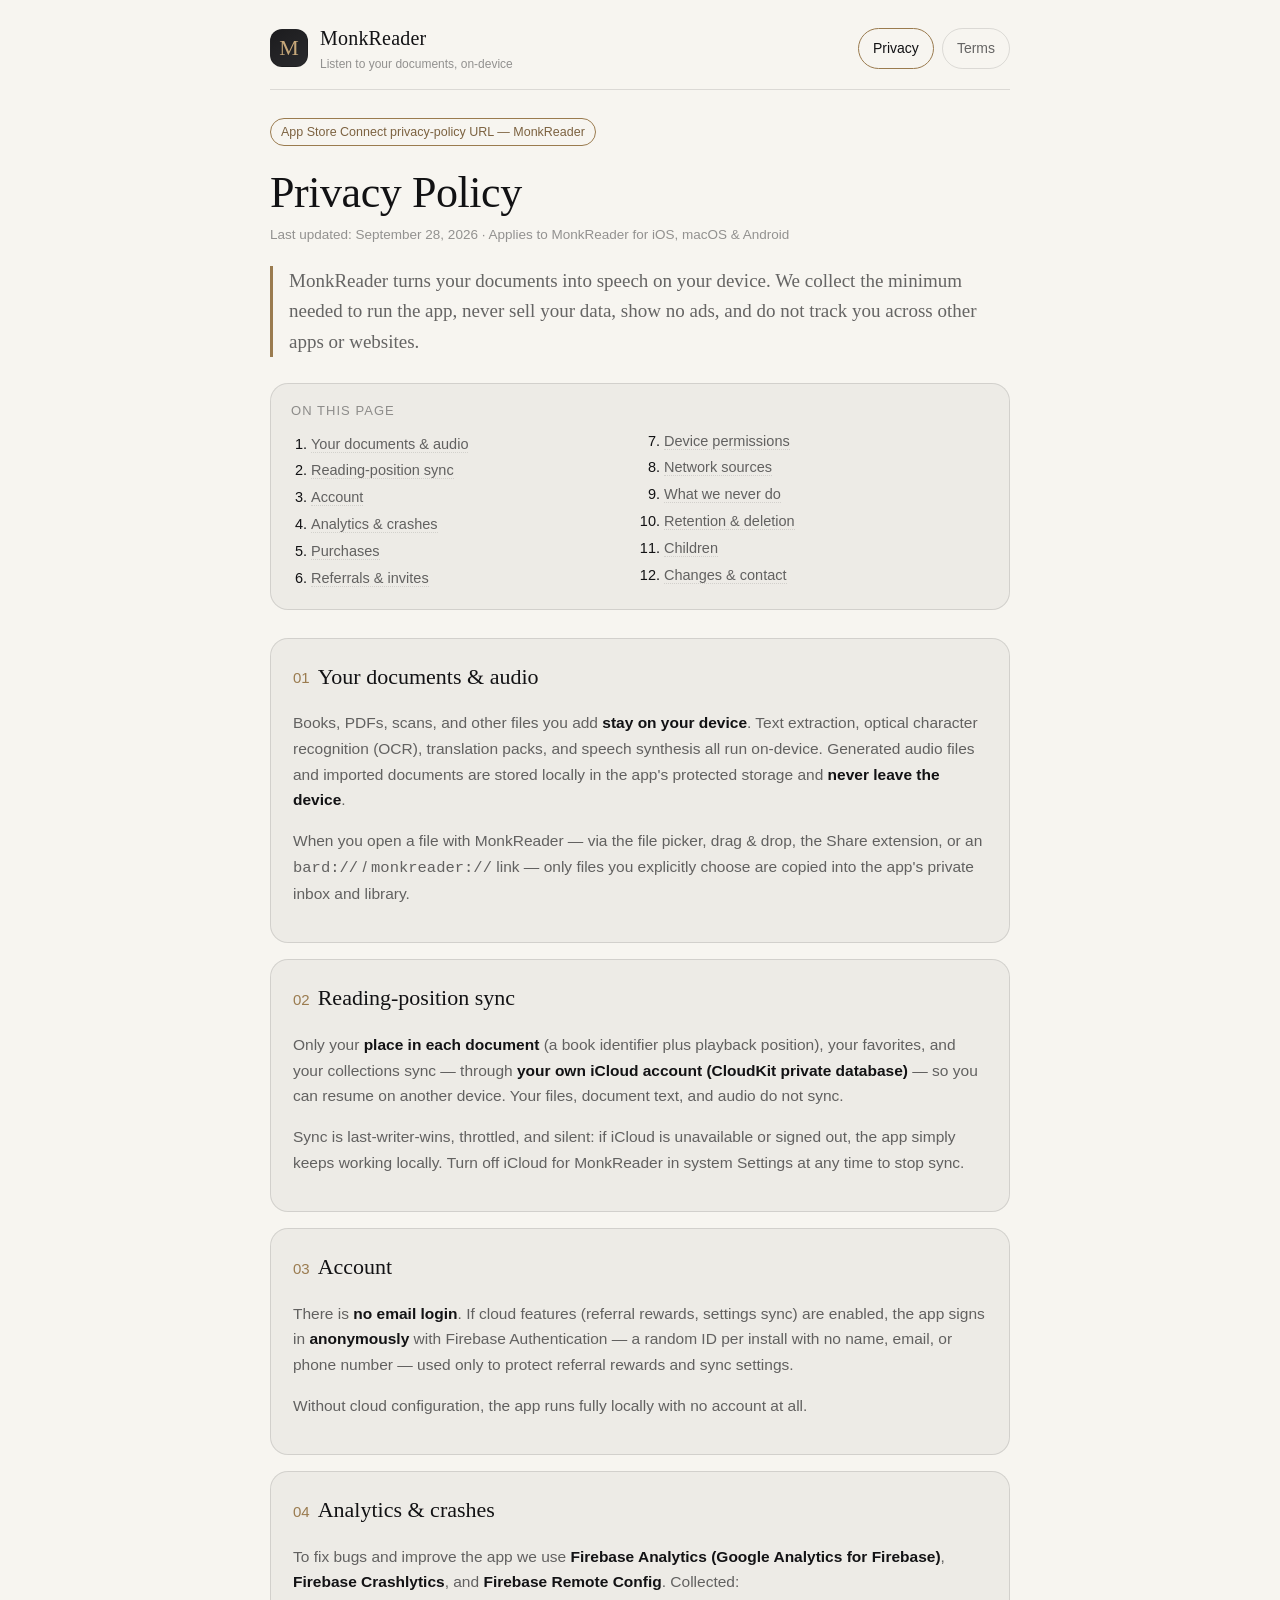
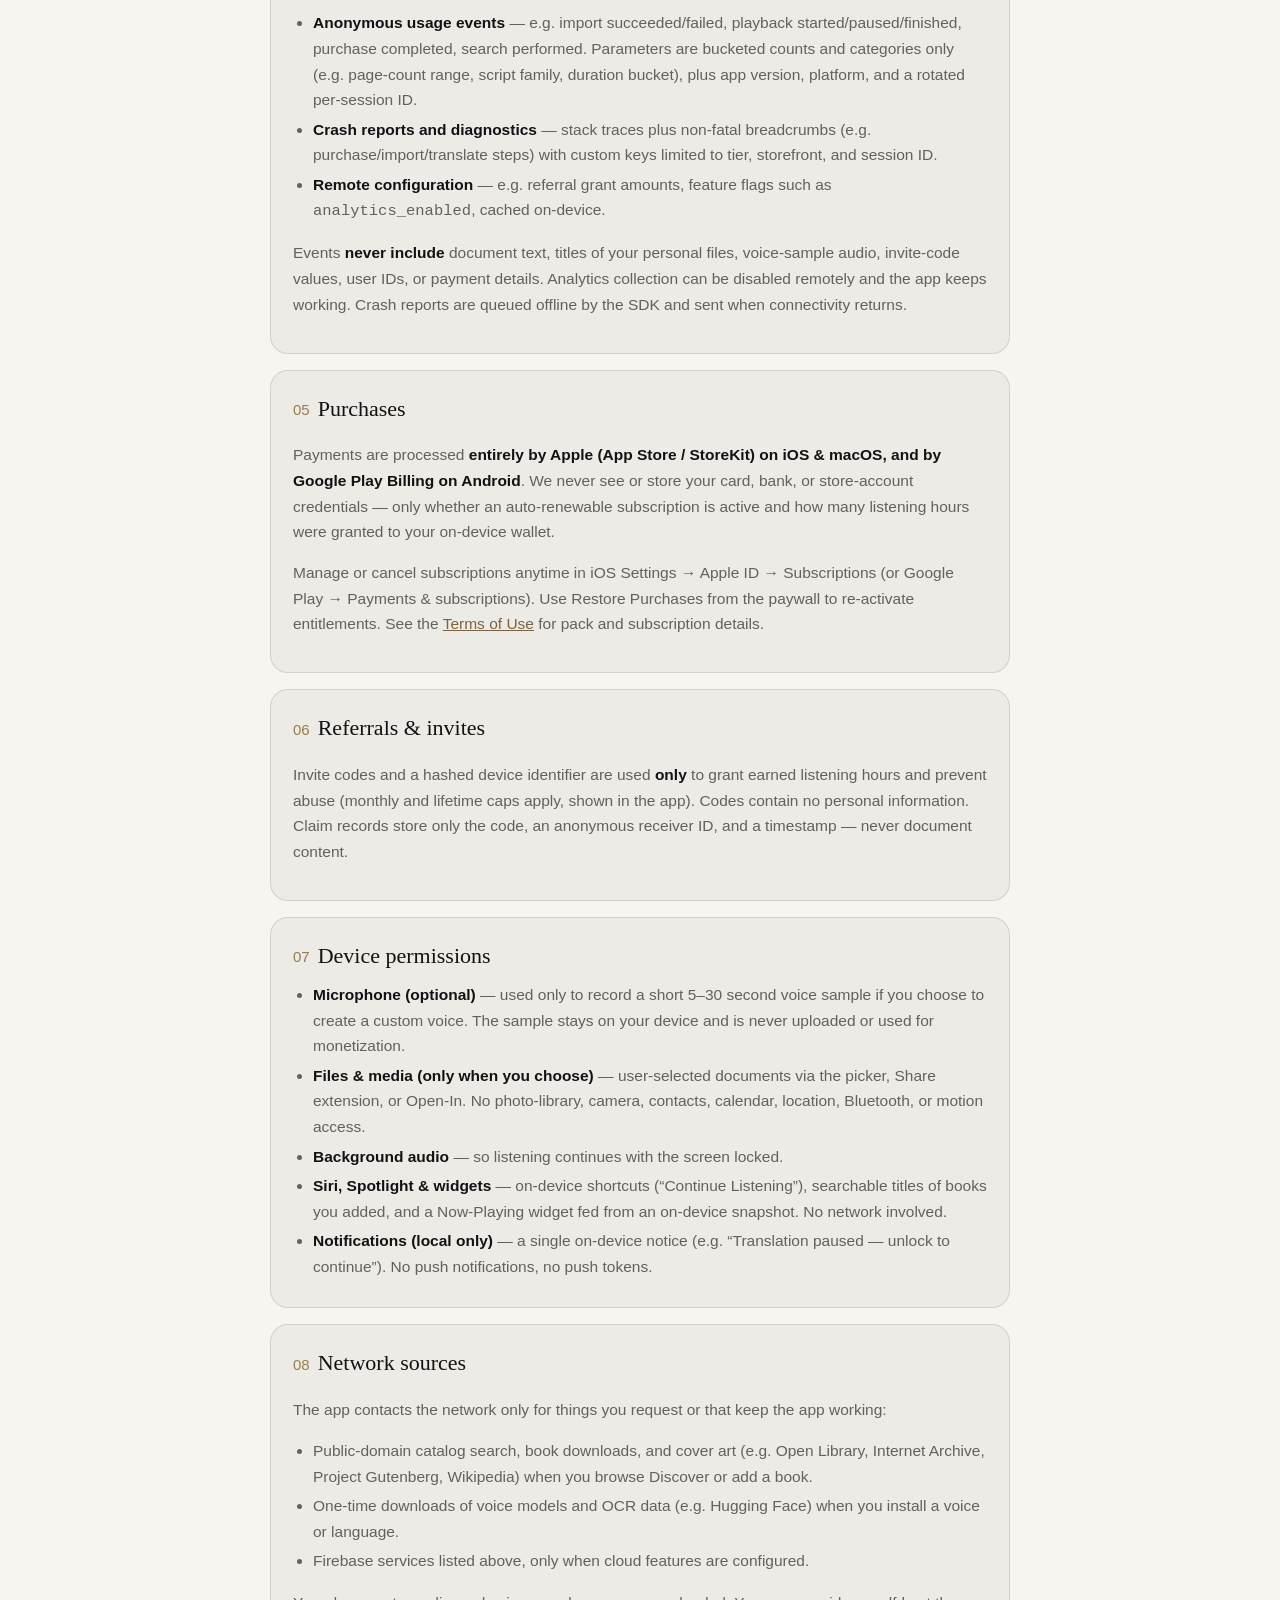
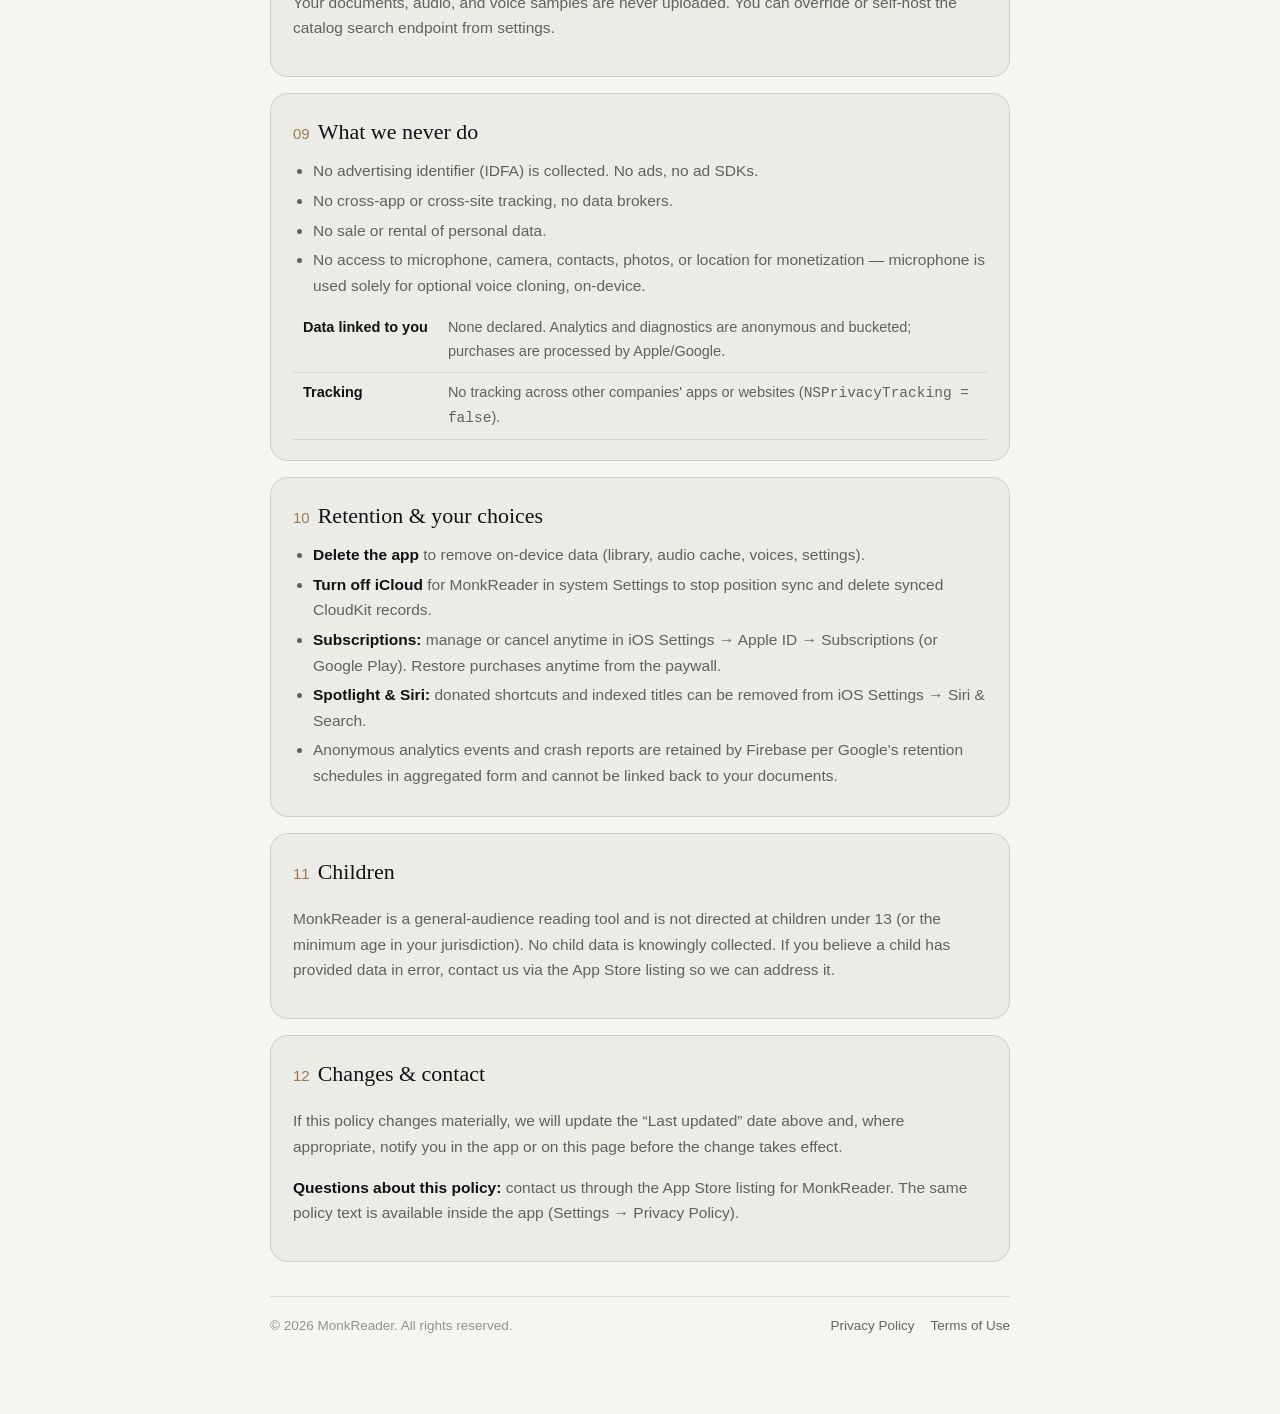
==== index.html @ 2ed71073 "add privacy for MonkReader" ====
<!DOCTYPE html>
<html lang="en">
<head>
  <meta charset="utf-8">
  <meta name="viewport" content="width=device-width, initial-scale=1">
  <title>Privacy Policy — MonkReader</title>
  <meta name="description" content="Privacy Policy for MonkReader: an on-device listening app. Your documents stay on your device. No ads, no cross-app tracking, no sale of personal data.">
  <meta name="theme-color" content="#121214">
  <link rel="stylesheet" href="styles.css">
</head>
<body>
  <div class="wrap">
    <header class="topbar">
      <a class="brand" href="index.html" aria-label="MonkReader home">
        <span class="brand-mark" aria-hidden="true">M</span>
        <span><span class="brand-name">MonkReader</span>
        <span class="brand-sub">Listen to your documents, on-device</span></span>
      </a>
      <nav class="nav" aria-label="Legal">
        <a href="index.html" aria-current="page">Privacy</a>
        <a href="terms.html">Terms</a>
      </nav>
    </header>

    <main>
      <span class="badge">App Store Connect privacy-policy URL — MonkReader</span>
      <h1>Privacy Policy</h1>
      <p class="updated">Last updated: September 28, 2026 &middot; Applies to MonkReader for iOS, macOS &amp; Android</p>
      <p class="lede">MonkReader turns your documents into speech on your device. We collect the minimum needed to run the app, never sell your data, show no ads, and do not track you across other apps or websites.</p>

      <nav class="toc" aria-label="Contents">
        <p>On this page</p>
        <ol>
          <li><a href="#documents">Your documents &amp; audio</a></li>
          <li><a href="#sync">Reading-position sync</a></li>
          <li><a href="#account">Account</a></li>
          <li><a href="#analytics">Analytics &amp; crashes</a></li>
          <li><a href="#purchases">Purchases</a></li>
          <li><a href="#referrals">Referrals &amp; invites</a></li>
          <li><a href="#permissions">Device permissions</a></li>
          <li><a href="#network">Network sources</a></li>
          <li><a href="#never">What we never do</a></li>
          <li><a href="#retention">Retention &amp; deletion</a></li>
          <li><a href="#children">Children</a></li>
          <li><a href="#changes">Changes &amp; contact</a></li>
        </ol>
      </nav>

      <section class="card" id="documents">
        <h2><span class="num">01</span>Your documents &amp; audio</h2>
        <p>Books, PDFs, scans, and other files you add <strong>stay on your device</strong>. Text extraction, optical character recognition (OCR), translation packs, and speech synthesis all run on-device. Generated audio files and imported documents are stored locally in the app's protected storage and <strong>never leave the device</strong>.</p>
        <p>When you open a file with MonkReader — via the file picker, drag &amp; drop, the Share extension, or an <code>bard://</code> / <code>monkreader://</code> link — only files you explicitly choose are copied into the app's private inbox and library.</p>
      </section>

      <section class="card" id="sync">
        <h2><span class="num">02</span>Reading-position sync</h2>
        <p>Only your <strong>place in each document</strong> (a book identifier plus playback position), your favorites, and your collections sync — through <strong>your own iCloud account (CloudKit private database)</strong> — so you can resume on another device. Your files, document text, and audio do not sync.</p>
        <p>Sync is last-writer-wins, throttled, and silent: if iCloud is unavailable or signed out, the app simply keeps working locally. Turn off iCloud for MonkReader in system Settings at any time to stop sync.</p>
      </section>

      <section class="card" id="account">
        <h2><span class="num">03</span>Account</h2>
        <p>There is <strong>no email login</strong>. If cloud features (referral rewards, settings sync) are enabled, the app signs in <strong>anonymously</strong> with Firebase Authentication — a random ID per install with no name, email, or phone number — used only to protect referral rewards and sync settings.</p>
        <p>Without cloud configuration, the app runs fully locally with no account at all.</p>
      </section>

      <section class="card" id="analytics">
        <h2><span class="num">04</span>Analytics &amp; crashes</h2>
        <p>To fix bugs and improve the app we use <strong>Firebase Analytics (Google Analytics for Firebase)</strong>, <strong>Firebase Crashlytics</strong>, and <strong>Firebase Remote Config</strong>. Collected:</p>
        <ul>
          <li><strong>Anonymous usage events</strong> — e.g. import succeeded/failed, playback started/paused/finished, purchase completed, search performed. Parameters are bucketed counts and categories only (e.g. page-count range, script family, duration bucket), plus app version, platform, and a rotated per-session ID.</li>
          <li><strong>Crash reports and diagnostics</strong> — stack traces plus non-fatal breadcrumbs (e.g. purchase/import/translate steps) with custom keys limited to tier, storefront, and session ID.</li>
          <li><strong>Remote configuration</strong> — e.g. referral grant amounts, feature flags such as <code>analytics_enabled</code>, cached on-device.</li>
        </ul>
        <p>Events <strong>never include</strong> document text, titles of your personal files, voice-sample audio, invite-code values, user IDs, or payment details. Analytics collection can be disabled remotely and the app keeps working. Crash reports are queued offline by the SDK and sent when connectivity returns.</p>
      </section>

      <section class="card" id="purchases">
        <h2><span class="num">05</span>Purchases</h2>
        <p>Payments are processed <strong>entirely by Apple (App Store / StoreKit) on iOS &amp; macOS, and by Google Play Billing on Android</strong>. We never see or store your card, bank, or store-account credentials — only whether an auto-renewable subscription is active and how many listening hours were granted to your on-device wallet.</p>
        <p>Manage or cancel subscriptions anytime in iOS Settings &rarr; Apple ID &rarr; Subscriptions (or Google Play &rarr; Payments &amp; subscriptions). Use Restore Purchases from the paywall to re-activate entitlements. See the <a href="terms.html">Terms of Use</a> for pack and subscription details.</p>
      </section>

      <section class="card" id="referrals">
        <h2><span class="num">06</span>Referrals &amp; invites</h2>
        <p>Invite codes and a hashed device identifier are used <strong>only</strong> to grant earned listening hours and prevent abuse (monthly and lifetime caps apply, shown in the app). Codes contain no personal information. Claim records store only the code, an anonymous receiver ID, and a timestamp — never document content.</p>
      </section>

      <section class="card" id="permissions">
        <h2><span class="num">07</span>Device permissions</h2>
        <ul>
          <li><strong>Microphone (optional)</strong> — used only to record a short 5–30 second voice sample if you choose to create a custom voice. The sample stays on your device and is never uploaded or used for monetization.</li>
          <li><strong>Files &amp; media (only when you choose)</strong> — user-selected documents via the picker, Share extension, or Open-In. No photo-library, camera, contacts, calendar, location, Bluetooth, or motion access.</li>
          <li><strong>Background audio</strong> — so listening continues with the screen locked.</li>
          <li><strong>Siri, Spotlight &amp; widgets</strong> — on-device shortcuts (“Continue Listening”), searchable titles of books you added, and a Now-Playing widget fed from an on-device snapshot. No network involved.</li>
          <li><strong>Notifications (local only)</strong> — a single on-device notice (e.g. “Translation paused — unlock to continue”). No push notifications, no push tokens.</li>
        </ul>
      </section>

      <section class="card" id="network">
        <h2><span class="num">08</span>Network sources</h2>
        <p>The app contacts the network only for things you request or that keep the app working:</p>
        <ul>
          <li>Public-domain catalog search, book downloads, and cover art (e.g. Open Library, Internet Archive, Project Gutenberg, Wikipedia) when you browse Discover or add a book.</li>
          <li>One-time downloads of voice models and OCR data (e.g. Hugging Face) when you install a voice or language.</li>
          <li>Firebase services listed above, only when cloud features are configured.</li>
        </ul>
        <p>Your documents, audio, and voice samples are never uploaded. You can override or self-host the catalog search endpoint from settings.</p>
      </section>

      <section class="card" id="never">
        <h2><span class="num">09</span>What we never do</h2>
        <ul>
          <li>No advertising identifier (IDFA) is collected. No ads, no ad SDKs.</li>
          <li>No cross-app or cross-site tracking, no data brokers.</li>
          <li>No sale or rental of personal data.</li>
          <li>No access to microphone, camera, contacts, photos, or location for monetization — microphone is used solely for optional voice cloning, on-device.</li>
        </ul>
        <table class="labels" aria-label="Apple privacy label summary">
          <tr><th>Data linked to you</th><td>None declared. Analytics and diagnostics are anonymous and bucketed; purchases are processed by Apple/Google.</td></tr>
          <tr><th>Tracking</th><td>No tracking across other companies' apps or websites (<code>NSPrivacyTracking = false</code>).</td></tr>
        </table>
      </section>

      <section class="card" id="retention">
        <h2><span class="num">10</span>Retention &amp; your choices</h2>
        <ul>
          <li><strong>Delete the app</strong> to remove on-device data (library, audio cache, voices, settings).</li>
          <li><strong>Turn off iCloud</strong> for MonkReader in system Settings to stop position sync and delete synced CloudKit records.</li>
          <li><strong>Subscriptions:</strong> manage or cancel anytime in iOS Settings &rarr; Apple ID &rarr; Subscriptions (or Google Play). Restore purchases anytime from the paywall.</li>
          <li><strong>Spotlight &amp; Siri:</strong> donated shortcuts and indexed titles can be removed from iOS Settings &rarr; Siri &amp; Search.</li>
          <li>Anonymous analytics events and crash reports are retained by Firebase per Google's retention schedules in aggregated form and cannot be linked back to your documents.</li>
        </ul>
      </section>

      <section class="card" id="children">
        <h2><span class="num">11</span>Children</h2>
        <p>MonkReader is a general-audience reading tool and is not directed at children under 13 (or the minimum age in your jurisdiction). No child data is knowingly collected. If you believe a child has provided data in error, contact us via the App Store listing so we can address it.</p>
      </section>

      <section class="card" id="changes">
        <h2><span class="num">12</span>Changes &amp; contact</h2>
        <p>If this policy changes materially, we will update the “Last updated” date above and, where appropriate, notify you in the app or on this page before the change takes effect.</p>
        <p><strong>Questions about this policy:</strong> contact us through the App Store listing for MonkReader. The same policy text is available inside the app (Settings &rarr; Privacy Policy).</p>
      </section>
    </main>

    <footer>
      <span>&copy; 2026 MonkReader. All rights reserved.</span>
      <nav aria-label="Footer">
        <a href="index.html" aria-current="page">Privacy Policy</a>
        <a href="terms.html">Terms of Use</a>
      </nav>
    </footer>
  </div>
</body>
</html>
---- styles.css ----
/* MonkReader legal pages — Quiet Luxury: warm paper, ink, brass. No dependencies. */
:root {
  --paper: #f7f5f0;
  --paper-2: #efeae1;
  --ink: #121214;
  --ink-soft: rgba(18, 18, 20, 0.64);
  --ink-faint: rgba(18, 18, 20, 0.44);
  --card: rgba(18, 18, 20, 0.04);
  --hairline: rgba(18, 18, 20, 0.12);
  --brass: #9a7b4f;
  --brass-deep: #7c6240;
  --radius: 18px;
  --max: 780px;
}
@media (prefers-color-scheme: dark) {
  :root {
    --paper: #121214;
    --paper-2: #1a1a1c;
    --ink: #f2ede3;
    --ink-soft: rgba(255, 255, 255, 0.62);
    --ink-faint: rgba(255, 255, 255, 0.42);
    --card: rgba(255, 255, 255, 0.05);
    --hairline: rgba(255, 255, 255, 0.12);
    --brass: #c7a87a;
    --brass-deep: #c7a87a;
  }
}
* { box-sizing: border-box; }
html { -webkit-text-size-adjust: 100%; }
body {
  margin: 0;
  background: var(--paper);
  color: var(--ink);
  font-family: -apple-system, BlinkMacSystemFont, "SF Pro Text", "Segoe UI", Inter, Roboto, sans-serif;
  font-size: 16px;
  line-height: 1.65;
}
.wrap { max-width: var(--max); margin: 0 auto; padding: 0 20px 80px; }
.topbar {
  display: flex; align-items: center; justify-content: space-between;
  padding: 22px 0 14px;
  border-bottom: 1px solid var(--hairline);
  margin-bottom: 28px;
}
.brand { display: flex; align-items: center; gap: 12px; text-decoration: none; color: var(--ink); }
.brand-mark {
  width: 38px; height: 38px; border-radius: 12px;
  background: linear-gradient(145deg, #1c1c1e, #2a2a2d);
  color: #c7a87a; display: grid; place-items: center;
  font-family: Georgia, "Times New Roman", serif; font-size: 22px;
  border: 1px solid var(--hairline);
}
.brand-name { font-family: Georgia, "Times New Roman", serif; font-size: 20px; letter-spacing: 0.01em; }
.brand-sub { display: block; font-family: -apple-system, sans-serif; font-size: 12px; color: var(--ink-faint); }
.nav { display: flex; gap: 8px; }
.nav a {
  text-decoration: none; color: var(--ink-soft); font-size: 14px;
  padding: 8px 14px; border-radius: 999px; border: 1px solid var(--hairline);
}
.nav a[aria-current="page"] { color: var(--ink); border-color: var(--brass); }
.nav a:hover { color: var(--ink); }
h1 {
  font-family: Georgia, "Times New Roman", serif;
  font-weight: 400; font-size: clamp(32px, 5vw, 44px);
  line-height: 1.12; margin: 18px 0 6px; letter-spacing: -0.01em;
}
.updated { color: var(--ink-faint); font-size: 13.5px; margin: 0 0 20px; }
.lede {
  font-family: Georgia, "Times New Roman", serif; font-size: 19px; line-height: 1.6;
  color: var(--ink-soft); margin: 0 0 26px;
  border-left: 3px solid var(--brass); padding-left: 16px;
}
.toc {
  background: var(--card); border: 1px solid var(--hairline);
  border-radius: var(--radius); padding: 16px 20px; margin: 0 0 28px;
}
.toc p { margin: 0 0 8px; font-size: 13px; text-transform: uppercase; letter-spacing: 0.08em; color: var(--ink-faint); }
.toc ol { margin: 0; padding-left: 20px; columns: 2; column-gap: 28px; font-size: 14.5px; }
.toc li { margin: 3px 0; }
.toc a { color: var(--ink-soft); text-decoration: none; border-bottom: 1px dotted var(--hairline); }
.toc a:hover { color: var(--brass-deep); }
section.card {
  background: var(--card); border: 1px solid var(--hairline);
  border-radius: var(--radius); padding: 20px 22px; margin: 0 0 16px;
}
section.card h2 {
  font-family: Georgia, "Times New Roman", serif; font-weight: 400;
  font-size: 22px; margin: 0 0 8px;
}
section.card h2 .num {
  color: var(--brass); font-size: 15px; vertical-align: middle; margin-right: 8px;
  font-family: -apple-system, sans-serif;
}
section.card p, section.card li { color: var(--ink-soft); font-size: 15.5px; }
section.card ul { padding-left: 20px; margin: 8px 0; }
section.card li { margin: 4px 0; }
section.card strong { color: var(--ink); font-weight: 600; }
a { color: var(--brass-deep); }
@media (prefers-color-scheme: dark) { a { color: var(--brass); } }
table.labels { width: 100%; border-collapse: collapse; font-size: 14.5px; margin-top: 10px; }
table.labels th, table.labels td {
  text-align: left; padding: 8px 10px; border-bottom: 1px solid var(--hairline);
  color: var(--ink-soft); vertical-align: top;
}
table.labels th { color: var(--ink); font-weight: 600; white-space: nowrap; }
footer {
  margin-top: 34px; padding-top: 18px; border-top: 1px solid var(--hairline);
  display: flex; flex-wrap: wrap; gap: 10px 22px; align-items: baseline; justify-content: space-between;
  color: var(--ink-faint); font-size: 13.5px;
}
footer nav { display: flex; gap: 16px; }
footer a { color: var(--ink-soft); text-decoration: none; }
footer a:hover { color: var(--brass-deep); }
.badge {
  display: inline-block; font-size: 12.5px; padding: 3px 10px; border-radius: 999px;
  border: 1px solid var(--brass); color: var(--brass-deep); margin-bottom: 4px;
}
@media (prefers-color-scheme: dark) { .badge { color: var(--brass); } }
@media (max-width: 560px) { .toc ol { columns: 1; } }
@media print {
  body { background: #fff; color: #000; }
  .topbar .nav, .toc { display: none; }
  section.card { break-inside: avoid; background: none; }
}
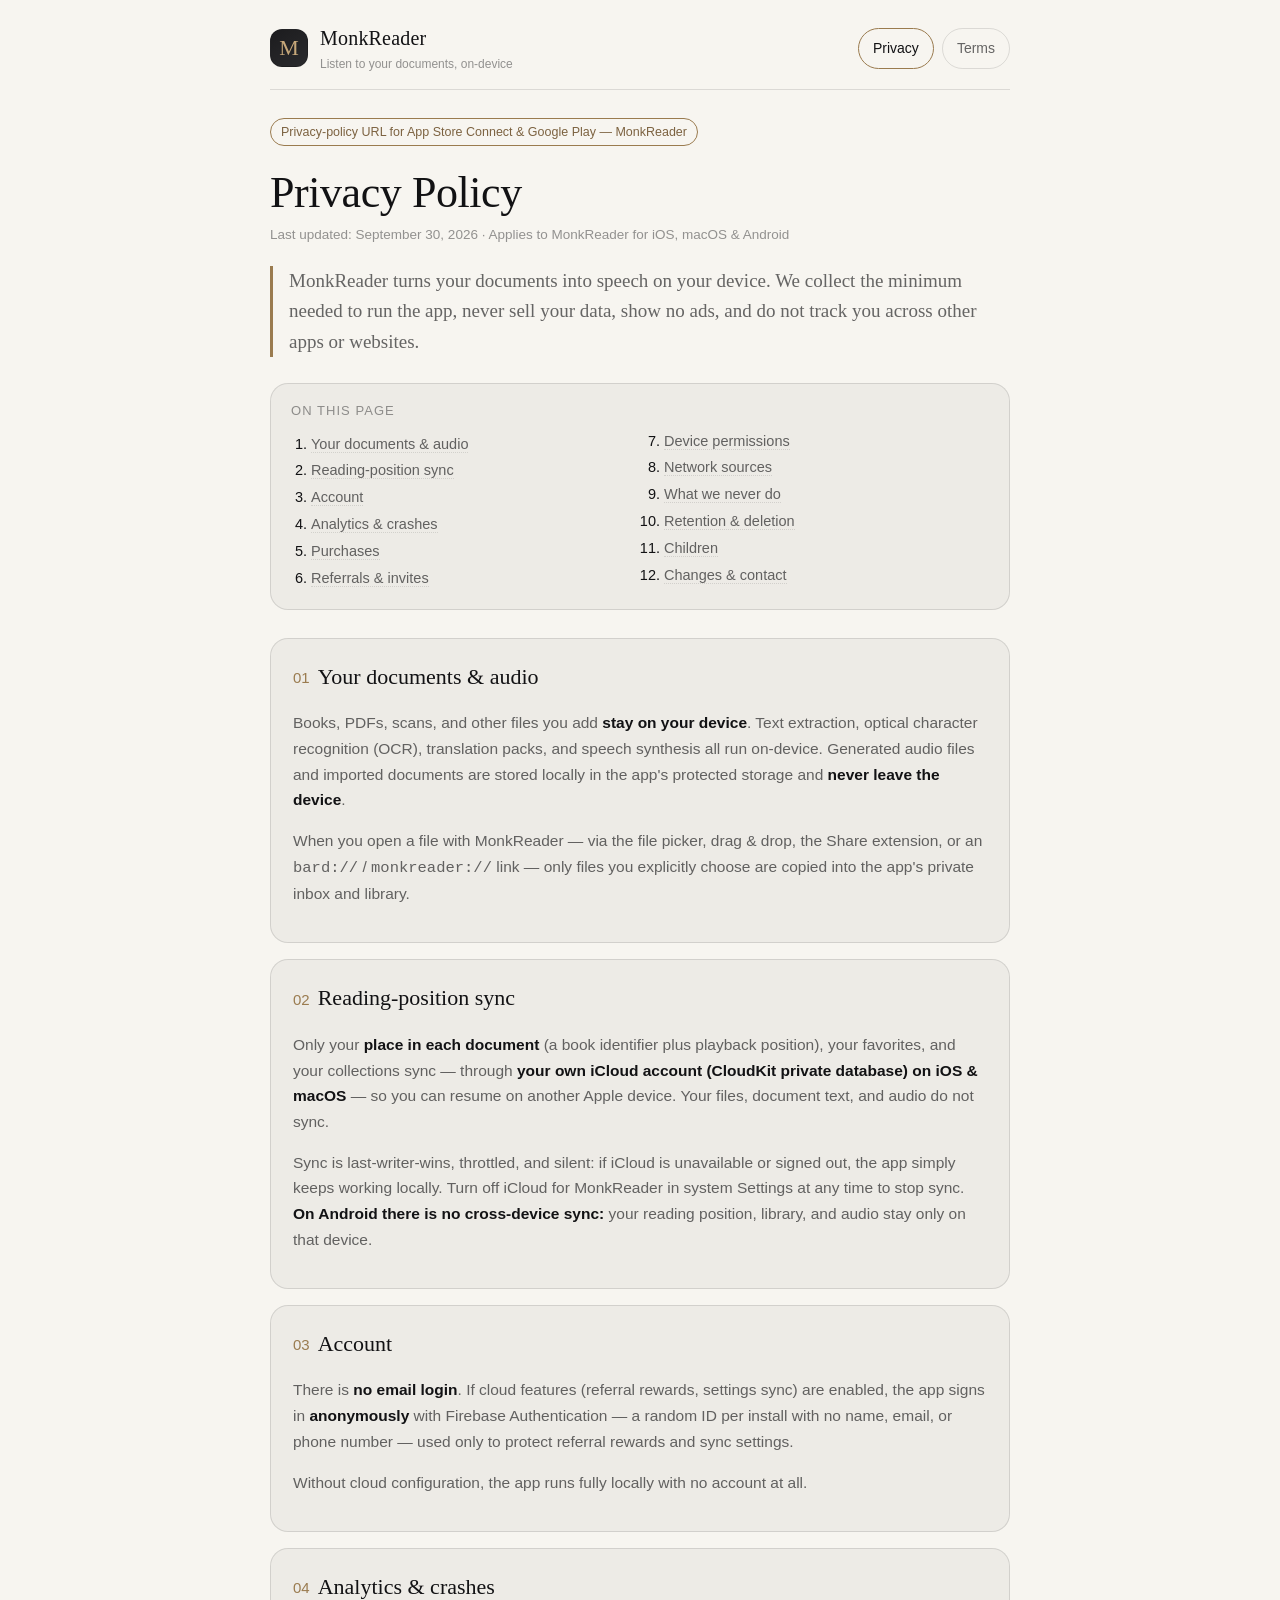
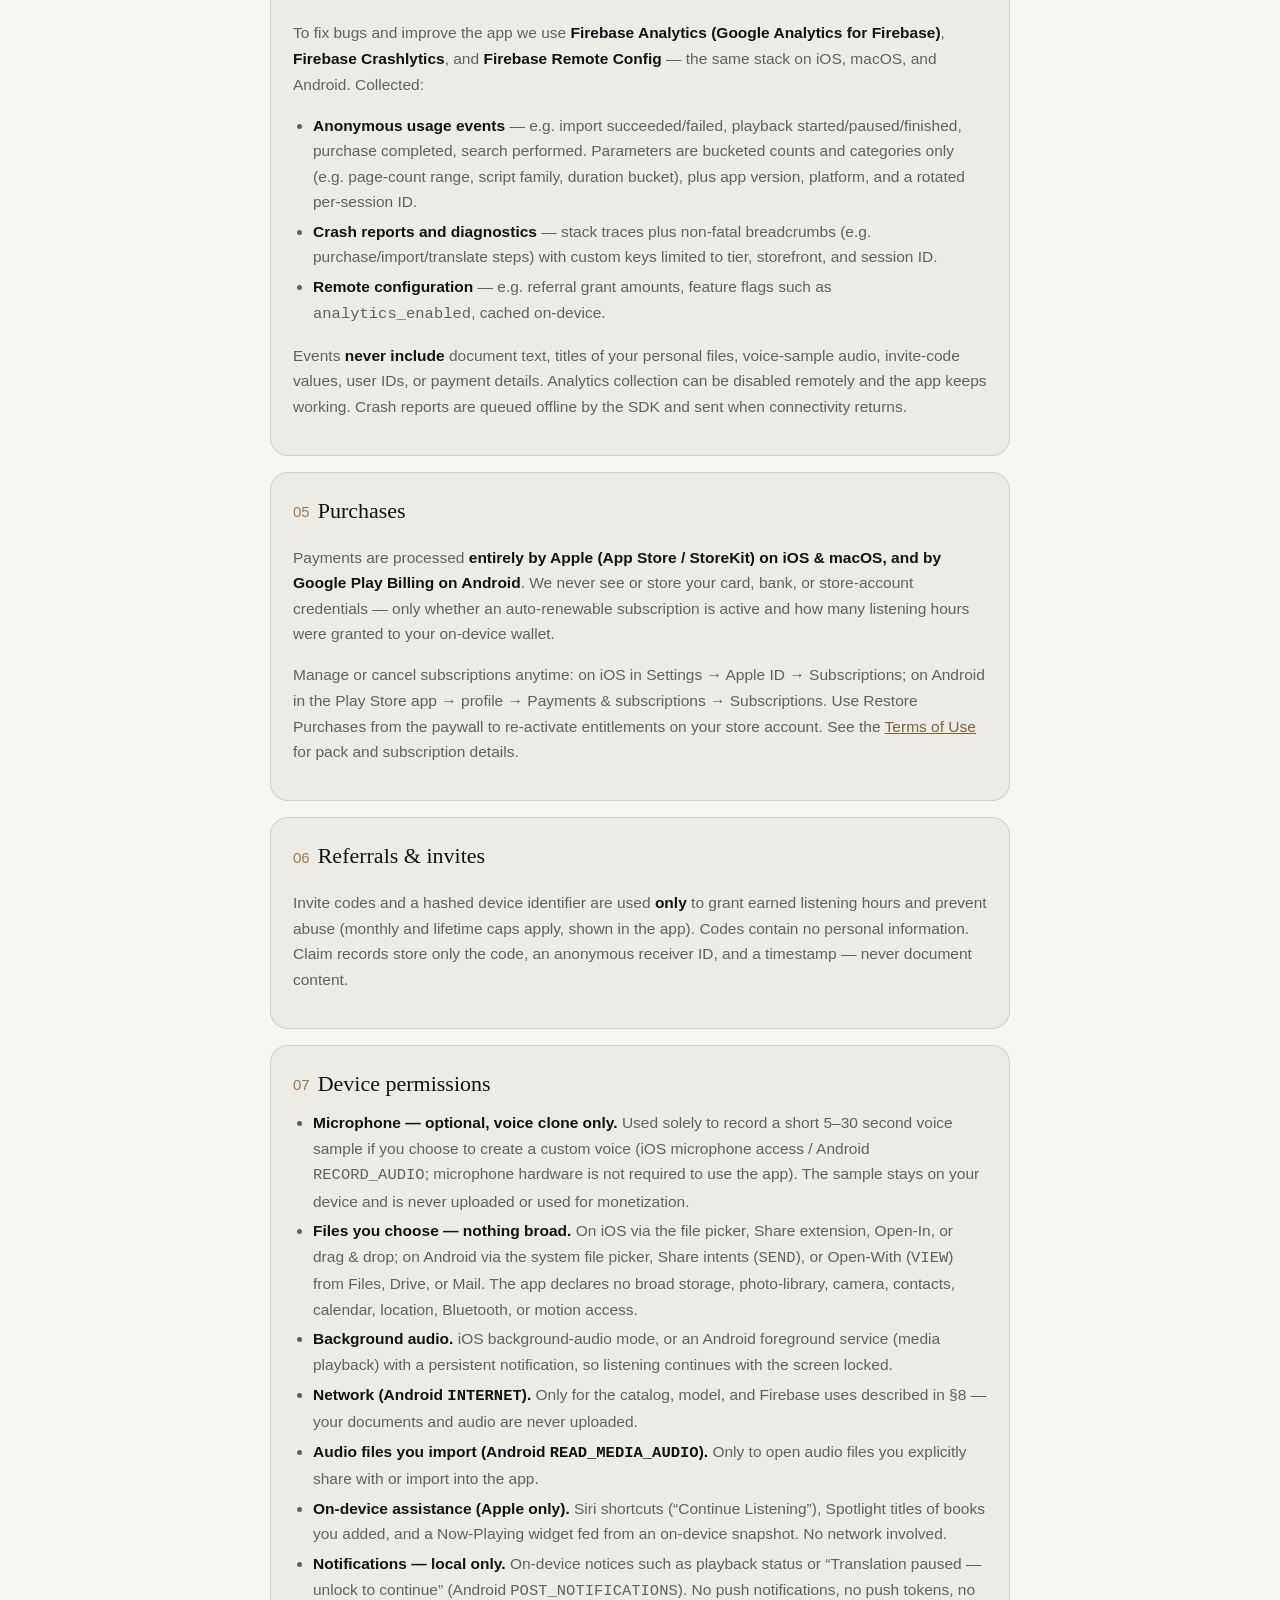
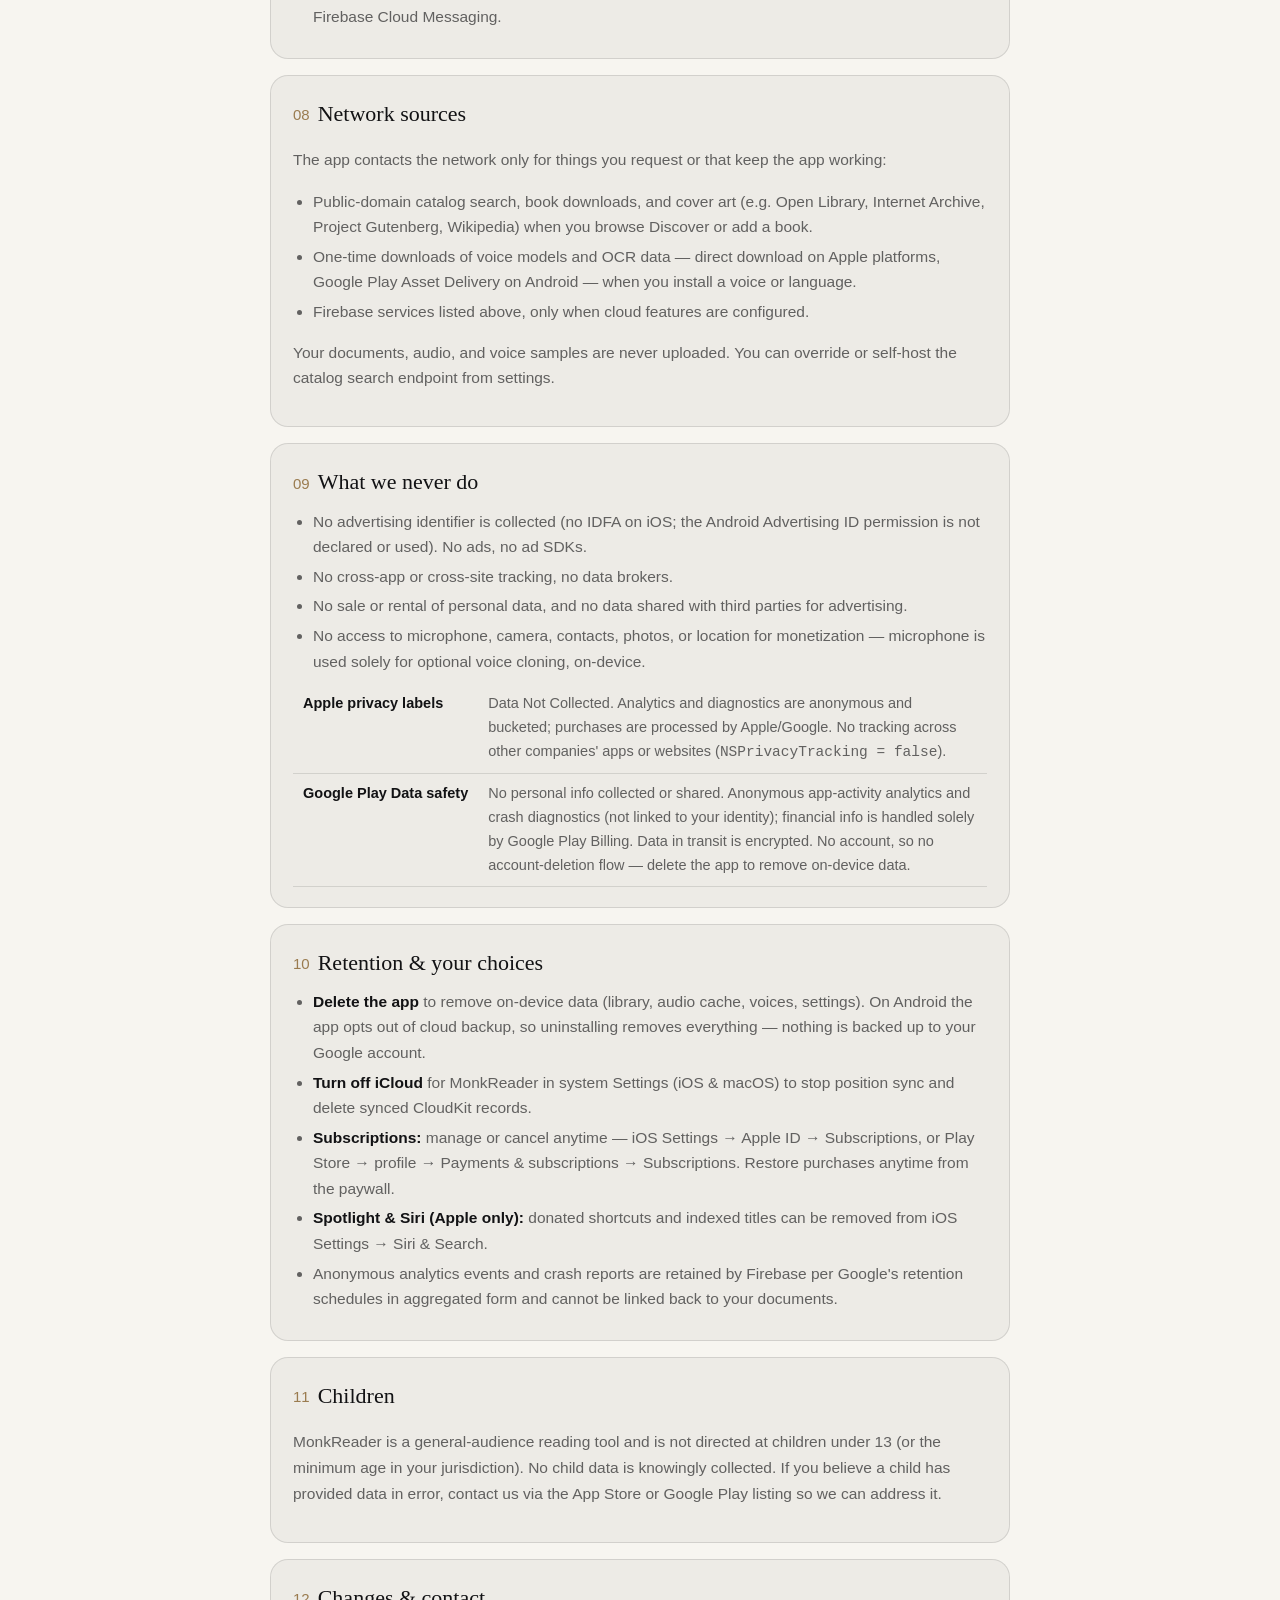
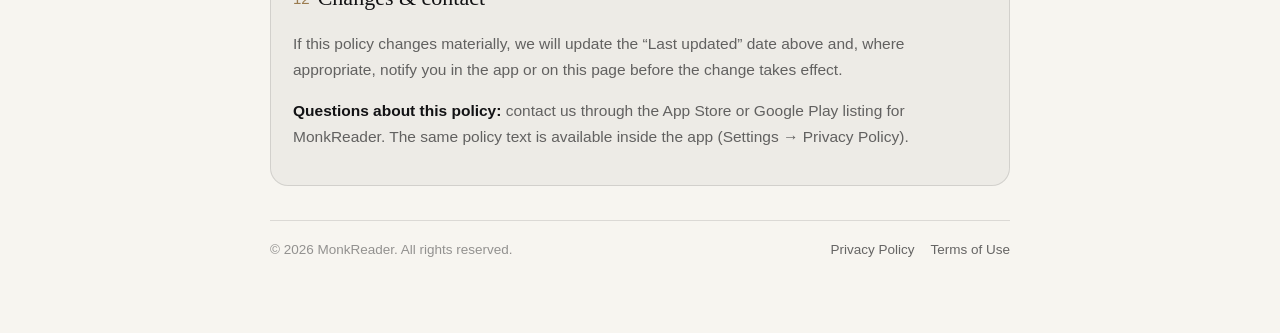
==== commit b5cadc02: "Privacy + terms: full Android support (Play Billing, Data safety, permissions, backup)" ====
--- a/index.html
+++ b/index.html
@@ -23,9 +23,9 @@
     </header>
 
     <main>
-      <span class="badge">App Store Connect privacy-policy URL — MonkReader</span>
+      <span class="badge">Privacy-policy URL for App Store Connect &amp; Google Play — MonkReader</span>
       <h1>Privacy Policy</h1>
-      <p class="updated">Last updated: September 28, 2026 &middot; Applies to MonkReader for iOS, macOS &amp; Android</p>
+      <p class="updated">Last updated: September 30, 2026 &middot; Applies to MonkReader for iOS, macOS &amp; Android</p>
       <p class="lede">MonkReader turns your documents into speech on your device. We collect the minimum needed to run the app, never sell your data, show no ads, and do not track you across other apps or websites.</p>
 
       <nav class="toc" aria-label="Contents">
@@ -54,8 +54,8 @@
 
       <section class="card" id="sync">
         <h2><span class="num">02</span>Reading-position sync</h2>
-        <p>Only your <strong>place in each document</strong> (a book identifier plus playback position), your favorites, and your collections sync — through <strong>your own iCloud account (CloudKit private database)</strong> — so you can resume on another device. Your files, document text, and audio do not sync.</p>
-        <p>Sync is last-writer-wins, throttled, and silent: if iCloud is unavailable or signed out, the app simply keeps working locally. Turn off iCloud for MonkReader in system Settings at any time to stop sync.</p>
+        <p>Only your <strong>place in each document</strong> (a book identifier plus playback position), your favorites, and your collections sync — through <strong>your own iCloud account (CloudKit private database) on iOS &amp; macOS</strong> — so you can resume on another Apple device. Your files, document text, and audio do not sync.</p>
+        <p>Sync is last-writer-wins, throttled, and silent: if iCloud is unavailable or signed out, the app simply keeps working locally. Turn off iCloud for MonkReader in system Settings at any time to stop sync. <strong>On Android there is no cross-device sync:</strong> your reading position, library, and audio stay only on that device.</p>
       </section>
 
       <section class="card" id="account">
@@ -66,7 +66,7 @@
 
       <section class="card" id="analytics">
         <h2><span class="num">04</span>Analytics &amp; crashes</h2>
-        <p>To fix bugs and improve the app we use <strong>Firebase Analytics (Google Analytics for Firebase)</strong>, <strong>Firebase Crashlytics</strong>, and <strong>Firebase Remote Config</strong>. Collected:</p>
+        <p>To fix bugs and improve the app we use <strong>Firebase Analytics (Google Analytics for Firebase)</strong>, <strong>Firebase Crashlytics</strong>, and <strong>Firebase Remote Config</strong> — the same stack on iOS, macOS, and Android. Collected:</p>
         <ul>
           <li><strong>Anonymous usage events</strong> — e.g. import succeeded/failed, playback started/paused/finished, purchase completed, search performed. Parameters are bucketed counts and categories only (e.g. page-count range, script family, duration bucket), plus app version, platform, and a rotated per-session ID.</li>
           <li><strong>Crash reports and diagnostics</strong> — stack traces plus non-fatal breadcrumbs (e.g. purchase/import/translate steps) with custom keys limited to tier, storefront, and session ID.</li>
@@ -78,7 +78,7 @@
       <section class="card" id="purchases">
         <h2><span class="num">05</span>Purchases</h2>
         <p>Payments are processed <strong>entirely by Apple (App Store / StoreKit) on iOS &amp; macOS, and by Google Play Billing on Android</strong>. We never see or store your card, bank, or store-account credentials — only whether an auto-renewable subscription is active and how many listening hours were granted to your on-device wallet.</p>
-        <p>Manage or cancel subscriptions anytime in iOS Settings &rarr; Apple ID &rarr; Subscriptions (or Google Play &rarr; Payments &amp; subscriptions). Use Restore Purchases from the paywall to re-activate entitlements. See the <a href="terms.html">Terms of Use</a> for pack and subscription details.</p>
+        <p>Manage or cancel subscriptions anytime: on iOS in Settings &rarr; Apple ID &rarr; Subscriptions; on Android in the Play Store app &rarr; profile &rarr; Payments &amp; subscriptions &rarr; Subscriptions. Use Restore Purchases from the paywall to re-activate entitlements on your store account. See the <a href="terms.html">Terms of Use</a> for pack and subscription details.</p>
       </section>
 
       <section class="card" id="referrals">
@@ -89,11 +89,13 @@
       <section class="card" id="permissions">
         <h2><span class="num">07</span>Device permissions</h2>
         <ul>
-          <li><strong>Microphone (optional)</strong> — used only to record a short 5–30 second voice sample if you choose to create a custom voice. The sample stays on your device and is never uploaded or used for monetization.</li>
-          <li><strong>Files &amp; media (only when you choose)</strong> — user-selected documents via the picker, Share extension, or Open-In. No photo-library, camera, contacts, calendar, location, Bluetooth, or motion access.</li>
-          <li><strong>Background audio</strong> — so listening continues with the screen locked.</li>
-          <li><strong>Siri, Spotlight &amp; widgets</strong> — on-device shortcuts (“Continue Listening”), searchable titles of books you added, and a Now-Playing widget fed from an on-device snapshot. No network involved.</li>
-          <li><strong>Notifications (local only)</strong> — a single on-device notice (e.g. “Translation paused — unlock to continue”). No push notifications, no push tokens.</li>
+          <li><strong>Microphone — optional, voice clone only.</strong> Used solely to record a short 5–30 second voice sample if you choose to create a custom voice (iOS microphone access / Android <code>RECORD_AUDIO</code>; microphone hardware is not required to use the app). The sample stays on your device and is never uploaded or used for monetization.</li>
+          <li><strong>Files you choose — nothing broad.</strong> On iOS via the file picker, Share extension, Open-In, or drag &amp; drop; on Android via the system file picker, Share intents (<code>SEND</code>), or Open-With (<code>VIEW</code>) from Files, Drive, or Mail. The app declares no broad storage, photo-library, camera, contacts, calendar, location, Bluetooth, or motion access.</li>
+          <li><strong>Background audio.</strong> iOS background-audio mode, or an Android foreground service (media playback) with a persistent notification, so listening continues with the screen locked.</li>
+          <li><strong>Network (Android <code>INTERNET</code>).</strong> Only for the catalog, model, and Firebase uses described in §8 — your documents and audio are never uploaded.</li>
+          <li><strong>Audio files you import (Android <code>READ_MEDIA_AUDIO</code>).</strong> Only to open audio files you explicitly share with or import into the app.</li>
+          <li><strong>On-device assistance (Apple only).</strong> Siri shortcuts (“Continue Listening”), Spotlight titles of books you added, and a Now-Playing widget fed from an on-device snapshot. No network involved.</li>
+          <li><strong>Notifications — local only.</strong> On-device notices such as playback status or “Translation paused — unlock to continue” (Android <code>POST_NOTIFICATIONS</code>). No push notifications, no push tokens, no Firebase Cloud Messaging.</li>
         </ul>
       </section>
 
@@ -102,7 +104,7 @@
         <p>The app contacts the network only for things you request or that keep the app working:</p>
         <ul>
           <li>Public-domain catalog search, book downloads, and cover art (e.g. Open Library, Internet Archive, Project Gutenberg, Wikipedia) when you browse Discover or add a book.</li>
-          <li>One-time downloads of voice models and OCR data (e.g. Hugging Face) when you install a voice or language.</li>
+          <li>One-time downloads of voice models and OCR data — direct download on Apple platforms, Google Play Asset Delivery on Android — when you install a voice or language.</li>
           <li>Firebase services listed above, only when cloud features are configured.</li>
         </ul>
         <p>Your documents, audio, and voice samples are never uploaded. You can override or self-host the catalog search endpoint from settings.</p>
@@ -111,37 +113,37 @@
       <section class="card" id="never">
         <h2><span class="num">09</span>What we never do</h2>
         <ul>
-          <li>No advertising identifier (IDFA) is collected. No ads, no ad SDKs.</li>
+          <li>No advertising identifier is collected (no IDFA on iOS; the Android Advertising ID permission is not declared or used). No ads, no ad SDKs.</li>
           <li>No cross-app or cross-site tracking, no data brokers.</li>
-          <li>No sale or rental of personal data.</li>
+          <li>No sale or rental of personal data, and no data shared with third parties for advertising.</li>
           <li>No access to microphone, camera, contacts, photos, or location for monetization — microphone is used solely for optional voice cloning, on-device.</li>
         </ul>
         <table class="labels" aria-label="Apple privacy label summary">
-          <tr><th>Data linked to you</th><td>None declared. Analytics and diagnostics are anonymous and bucketed; purchases are processed by Apple/Google.</td></tr>
-          <tr><th>Tracking</th><td>No tracking across other companies' apps or websites (<code>NSPrivacyTracking = false</code>).</td></tr>
+          <tr><th>Apple privacy labels</th><td>Data Not Collected. Analytics and diagnostics are anonymous and bucketed; purchases are processed by Apple/Google. No tracking across other companies' apps or websites (<code>NSPrivacyTracking = false</code>).</td></tr>
+          <tr><th>Google Play Data safety</th><td>No personal info collected or shared. Anonymous app-activity analytics and crash diagnostics (not linked to your identity); financial info is handled solely by Google Play Billing. Data in transit is encrypted. No account, so no account-deletion flow — delete the app to remove on-device data.</td></tr>
         </table>
       </section>
 
       <section class="card" id="retention">
         <h2><span class="num">10</span>Retention &amp; your choices</h2>
         <ul>
-          <li><strong>Delete the app</strong> to remove on-device data (library, audio cache, voices, settings).</li>
-          <li><strong>Turn off iCloud</strong> for MonkReader in system Settings to stop position sync and delete synced CloudKit records.</li>
-          <li><strong>Subscriptions:</strong> manage or cancel anytime in iOS Settings &rarr; Apple ID &rarr; Subscriptions (or Google Play). Restore purchases anytime from the paywall.</li>
-          <li><strong>Spotlight &amp; Siri:</strong> donated shortcuts and indexed titles can be removed from iOS Settings &rarr; Siri &amp; Search.</li>
+          <li><strong>Delete the app</strong> to remove on-device data (library, audio cache, voices, settings). On Android the app opts out of cloud backup, so uninstalling removes everything — nothing is backed up to your Google account.</li>
+          <li><strong>Turn off iCloud</strong> for MonkReader in system Settings (iOS &amp; macOS) to stop position sync and delete synced CloudKit records.</li>
+          <li><strong>Subscriptions:</strong> manage or cancel anytime — iOS Settings &rarr; Apple ID &rarr; Subscriptions, or Play Store &rarr; profile &rarr; Payments &amp; subscriptions &rarr; Subscriptions. Restore purchases anytime from the paywall.</li>
+          <li><strong>Spotlight &amp; Siri (Apple only):</strong> donated shortcuts and indexed titles can be removed from iOS Settings &rarr; Siri &amp; Search.</li>
           <li>Anonymous analytics events and crash reports are retained by Firebase per Google's retention schedules in aggregated form and cannot be linked back to your documents.</li>
         </ul>
       </section>
 
       <section class="card" id="children">
         <h2><span class="num">11</span>Children</h2>
-        <p>MonkReader is a general-audience reading tool and is not directed at children under 13 (or the minimum age in your jurisdiction). No child data is knowingly collected. If you believe a child has provided data in error, contact us via the App Store listing so we can address it.</p>
+        <p>MonkReader is a general-audience reading tool and is not directed at children under 13 (or the minimum age in your jurisdiction). No child data is knowingly collected. If you believe a child has provided data in error, contact us via the App Store or Google Play listing so we can address it.</p>
       </section>
 
       <section class="card" id="changes">
         <h2><span class="num">12</span>Changes &amp; contact</h2>
         <p>If this policy changes materially, we will update the “Last updated” date above and, where appropriate, notify you in the app or on this page before the change takes effect.</p>
-        <p><strong>Questions about this policy:</strong> contact us through the App Store listing for MonkReader. The same policy text is available inside the app (Settings &rarr; Privacy Policy).</p>
+        <p><strong>Questions about this policy:</strong> contact us through the App Store or Google Play listing for MonkReader. The same policy text is available inside the app (Settings &rarr; Privacy Policy).</p>
       </section>
     </main>
 
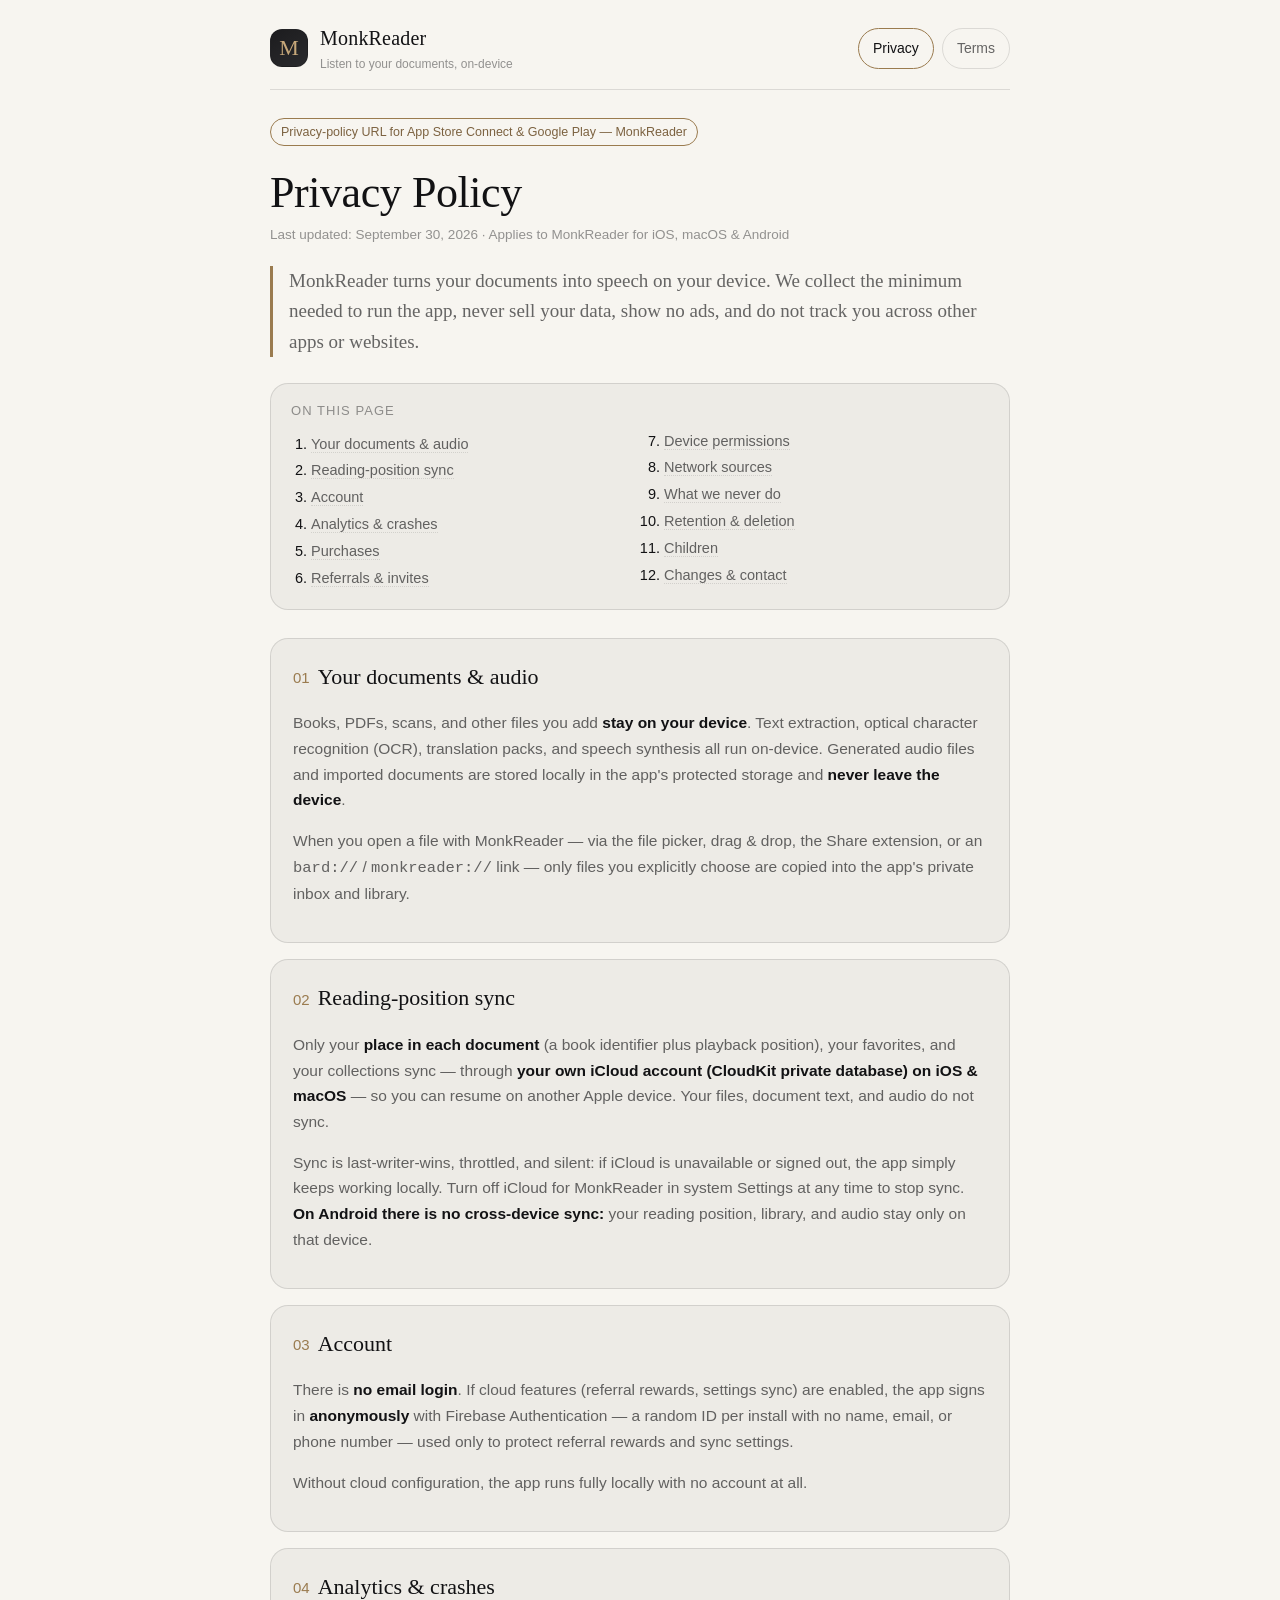
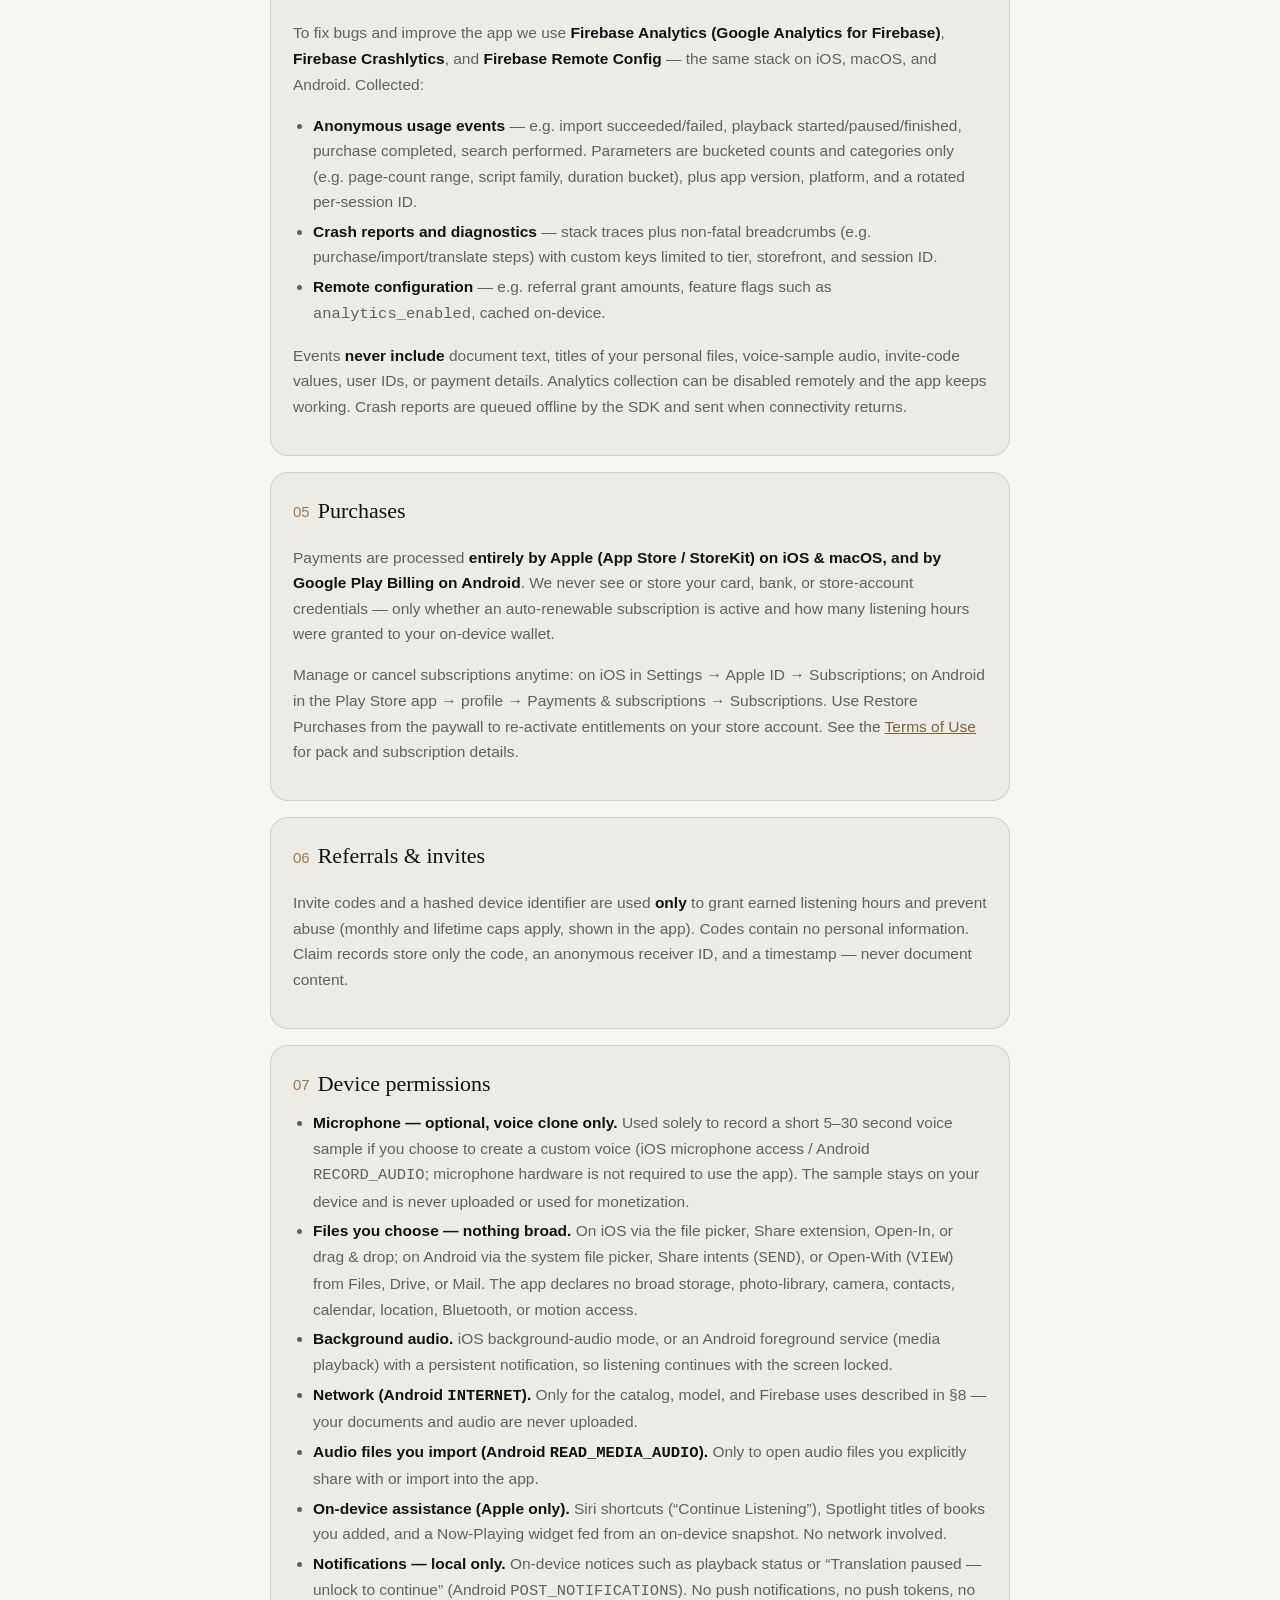
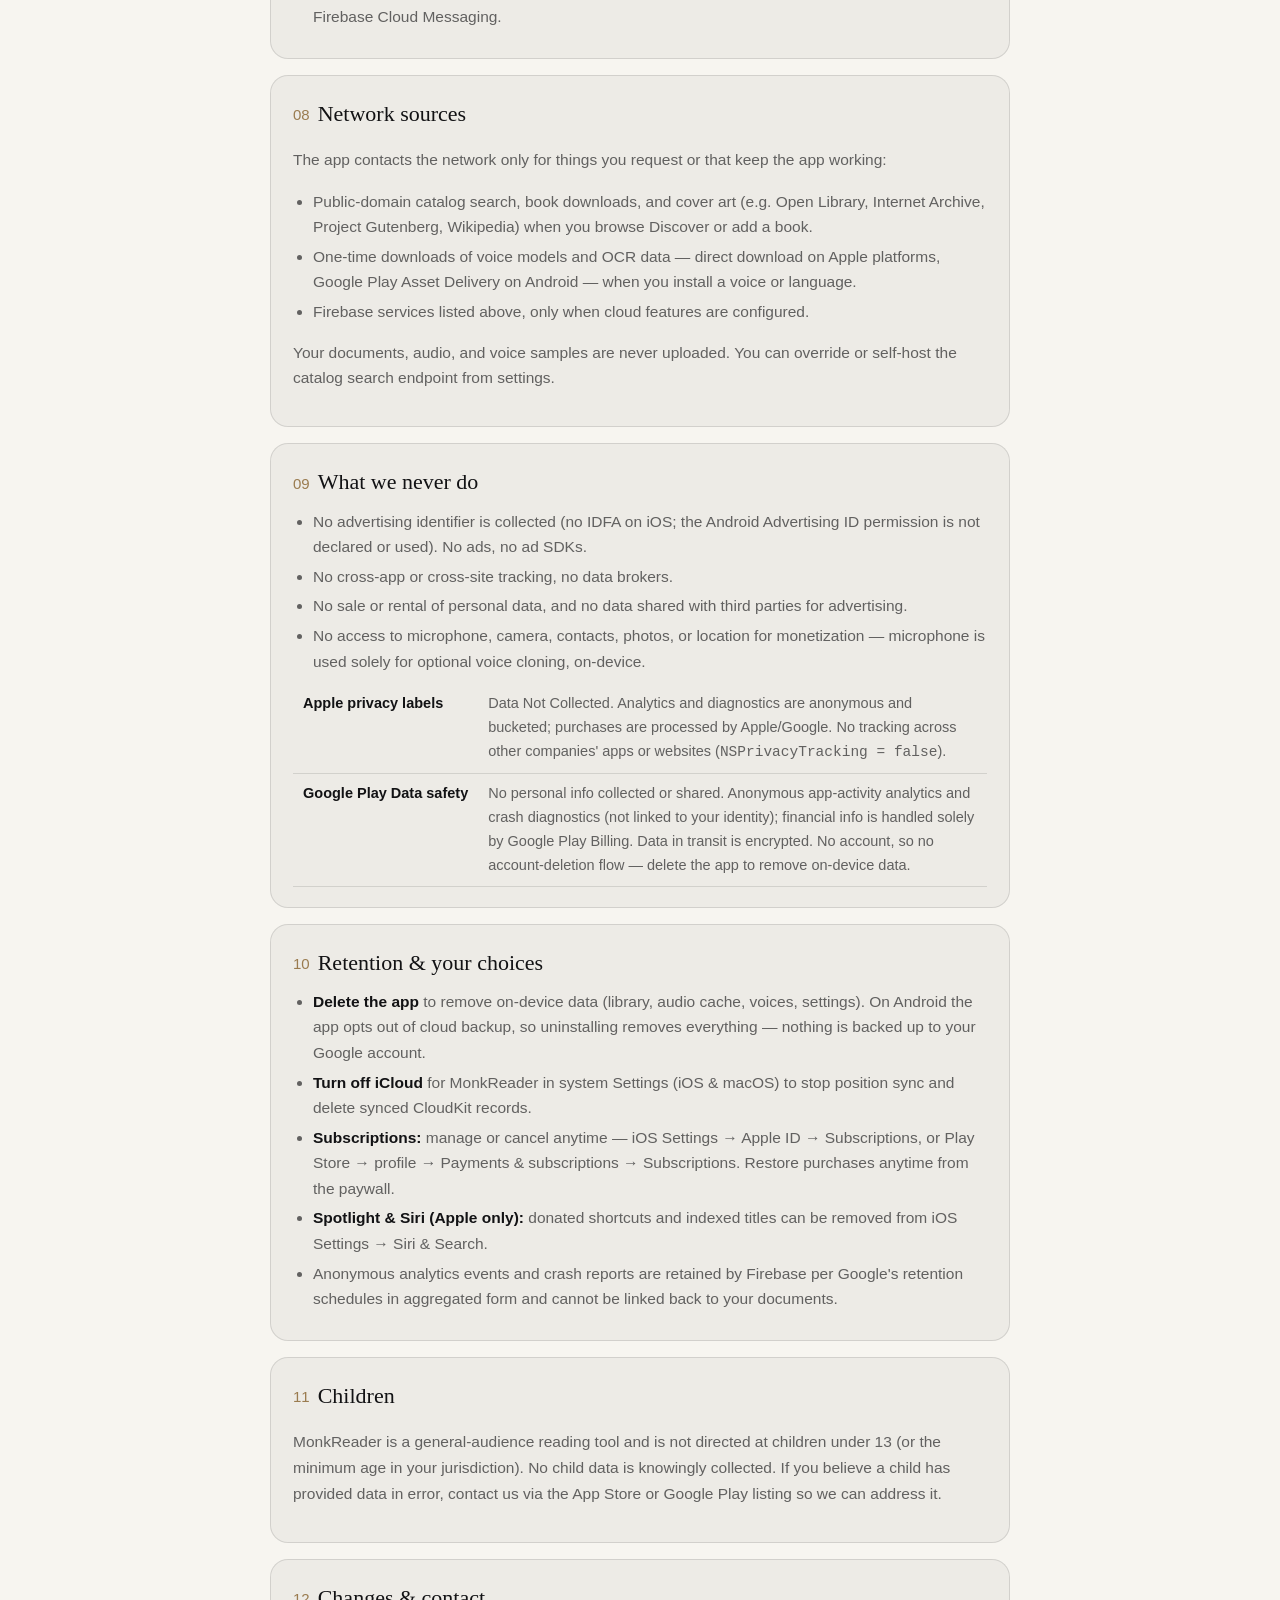
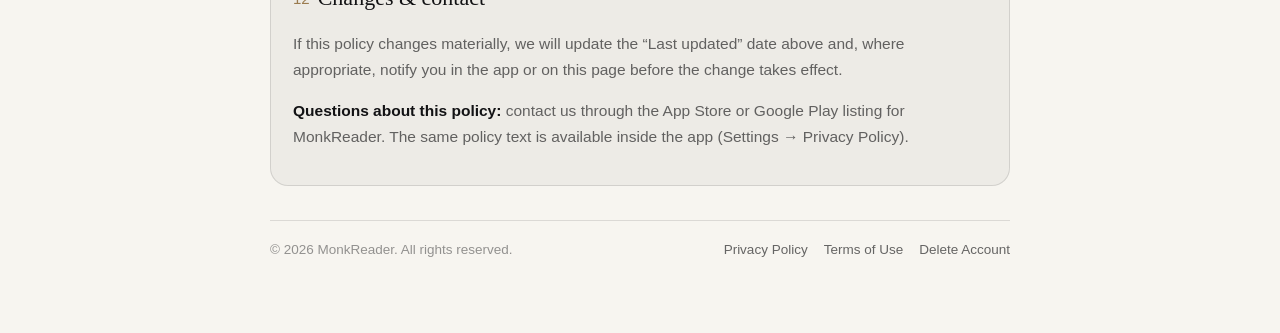
==== commit 73b12553: "Add delete-account page for Google OAuth data-deletion URL" ====
--- a/index.html
+++ b/index.html
@@ -152,6 +152,7 @@
       <nav aria-label="Footer">
         <a href="index.html" aria-current="page">Privacy Policy</a>
         <a href="terms.html">Terms of Use</a>
+        <a href="delete-account.html">Delete Account</a>
       </nav>
     </footer>
   </div>
